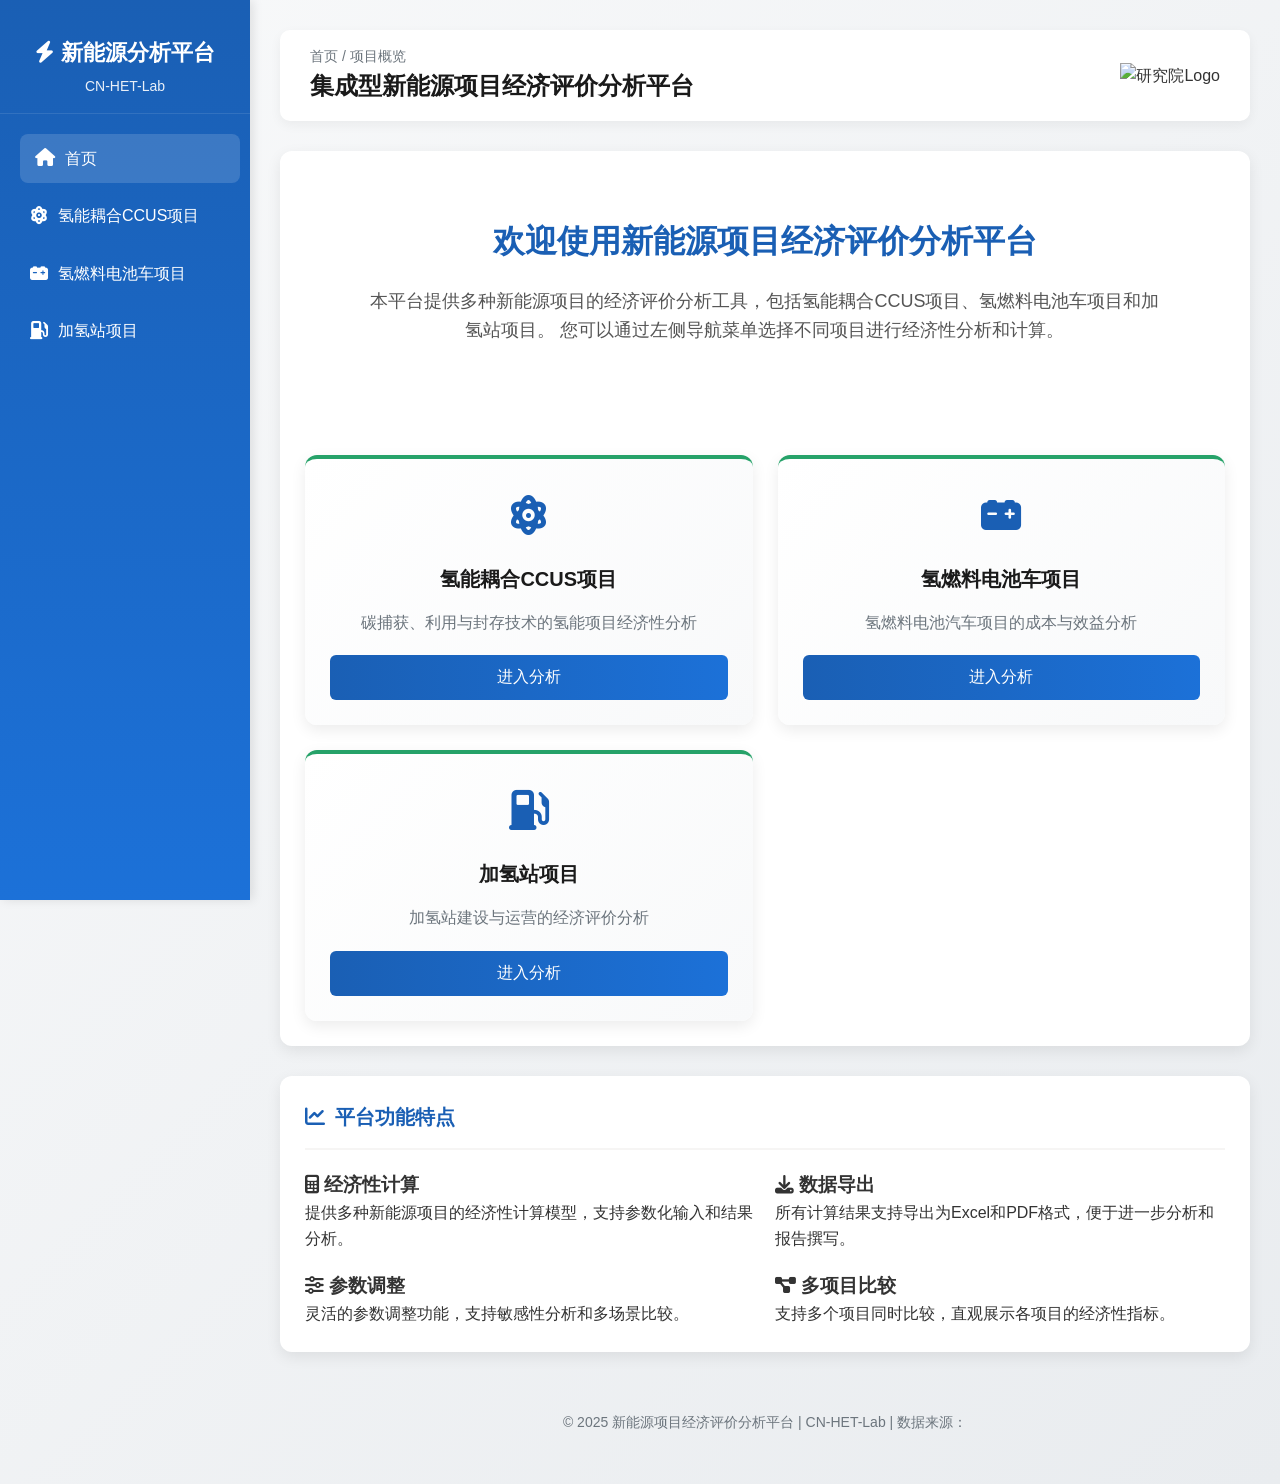
==== index.html @ 0aa2bf28 "Add files via upload" ====
<!DOCTYPE html>
<html lang="zh-CN">
<head>
    <meta charset="UTF-8">
    <meta name="viewport" content="width=device-width, initial-scale=1.0">
    <title>新能源项目经济评价分析平台</title>
    <link rel="stylesheet" href="https://cdnjs.cloudflare.com/ajax/libs/font-awesome/6.4.0/css/all.min.css">
    <style>
        :root {
            --primary-color: #1a5fb4;
            --secondary-color: #1c71d8;
            --accent-color: #26a269;
            --dark-color: #1a1a1a;
            --light-color: #f6f5f4;
            --sidebar-width: 250px;
            --header-height: 70px;
        }

        * {
            margin: 0;
            padding: 0;
            box-sizing: border-box;
            font-family: 'Segoe UI', 'Noto Sans CJK SC', 'Microsoft YaHei', sans-serif;
        }

        body {
            background: linear-gradient(135deg, #f8f9fa 0%, #e9ecef 100%);
            color: #333;
            line-height: 1.6;
            display: flex;
            min-height: 100vh;
        }

 /* 加载动画 */
        .loader-wrapper {
            position: fixed;
            top: 0;
            left: 0;
            width: 100%;
            height: 100%;
            background: linear-gradient(135deg, var(--primary-color), var(--secondary-color));
            display: flex;
            justify-content: center;
            align-items: center;
            z-index: 9999;
            transition: opacity 0.5s ease-out;
        }

        .loader {
            width: 60px;
            height: 60px;
            position: relative;
        }

        .loader:before, .loader:after {
            content: "";
            position: absolute;
            border: 4px solid rgba(255, 255, 255, 0.2);
            border-radius: 50%;
            width: 100%;
            height: 100%;
        }

        .loader:after {
            border: 4px solid transparent;
            border-top: 4px solid white;
            animation: spin 1s linear infinite;
        }

        @keyframes spin {
            0% { transform: rotate(0deg); }
            100% { transform: rotate(360deg); }
        }

        @keyframes fadeIn {
            from { opacity: 0; }
            to { opacity: 1; }
        }

        @keyframes slideInLeft {
            from {
                transform: translateX(-100%);
                opacity: 0;
            }
            to {
                transform: translateX(0);
                opacity: 1;
            }
        }

        @keyframes slideInRight {
            from {
                transform: translateX(50px);
                opacity: 0;
            }
            to {
                transform: translateX(0);
                opacity: 1;
            }
        }

        @keyframes slideInUp {
            from {
                transform: translateY(50px);
                opacity: 0;
            }
            to {
                transform: translateY(0);
                opacity: 1;
            }
        }

        @keyframes scaleIn {
            from {
                transform: scale(0.9);
                opacity: 0;
            }
            to {
                transform: scale(1);
                opacity: 1;
            }
        }


        /* 侧边栏样式 */
        .sidebar {
            width: var(--sidebar-width);
            background: linear-gradient(to bottom, var(--primary-color), var(--secondary-color));
            color: white;
            height: 100vh;
            position: fixed;
            left: 0;
            top: 0;
            padding: 20px 0;
            box-shadow: 3px 0 10px rgba(0, 0, 0, 0.1);
            overflow-y: auto;
            z-index: 1000;
            animation: slideInLeft 0.8s ease-out forwards;
            opacity: 0;
        }

        .logo-container {
            text-align: center;
            padding: 15px 20px;
            border-bottom: 1px solid rgba(255, 255, 255, 0.1);
            margin-bottom: 20px;
        }

        .logo {
            font-size: 22px;
            font-weight: bold;
        }

        .org-name {
            font-size: 14px;
            margin-top: 5px;
            opacity: 0.9;
        }

        .nav-links {
            list-style: none;
            padding: 0 15px;
        }

        .nav-links li {
            margin-bottom: 8px;
            opacity: 0;
            transform: translateX(-20px);
            animation: slideInLeft 0.6s ease-out forwards;
        }


        .nav-links li:nth-child(1) { animation-delay: 0.2s; }
        .nav-links li:nth-child(2) { animation-delay: 0.3s; }
        .nav-links li:nth-child(3) { animation-delay: 0.4s; }
        .nav-links li:nth-child(4) { animation-delay: 0.5s; }

        .nav-links a {
            display: flex;
            align-items: center;
            padding: 12px 15px;
            color: white;
            text-decoration: none;
            border-radius: 8px;
            transition: all 0.3s;
        }

        .nav-links a:hover, .nav-links a.active {
            background: rgba(255, 255, 255, 0.15);
            transform: translateX(5px);
        }

        .nav-links i {
            margin-right: 10px;
            font-size: 18px;
        }

        .sub-nav {
            list-style: none;
            padding-left: 30px;
            margin-top: 5px;
            display: none;
        }

        .sub-nav.active {
            display: block;
        }

        .sub-nav li {
            margin-bottom: 5px;
        }

        .sub-nav a {
            padding: 10px 15px;
            font-size: 14px;
            background: rgba(255, 255, 255, 0.05);
        }

        /* 主内容区域样式 */
        .main-content {
            flex: 1;
            margin-left: var(--sidebar-width);
            padding: 30px;
            animation: slideInRight 0.8s ease-out 0.3s forwards;
            opacity: 0;
        }

        .header {
            background: white;
            padding: 15px 30px;
            border-radius: 10px;
            box-shadow: 0 4px 12px rgba(0, 0, 0, 0.05);
            margin-bottom: 30px;
            display: flex;
            justify-content: space-between;
            align-items: center;
            animation: slideInUp 0.6s ease-out 0.5s forwards;
            opacity: 0;
        }

        .page-title {
            font-size: 24px;
            color: var(--dark-color);
            font-weight: 600;
        }

        .breadcrumb {
            font-size: 14px;
            color: #6c757d;
        }

        /* 内容卡片样式 */
        .content-card {
            background: white;
            border-radius: 12px;
            box-shadow: 0 5px 15px rgba(0, 0, 0, 0.08);
            padding: 25px;
            margin-bottom: 30px;
            animation: scaleIn 0.6s ease-out forwards;
            opacity: 0;
        }

        .content-card:nth-child(1) { animation-delay: 0.6s; }
        .content-card:nth-child(2) { animation-delay: 0.7s; }
        .content-card:nth-child(3) { animation-delay: 0.8s; }

        .card-title {
            font-size: 20px;
            margin-bottom: 20px;
            padding-bottom: 15px;
            border-bottom: 2px solid var(--light-color);
            color: var(--primary-color);
            display: flex;
            align-items: center;
        }

        .card-title i {
            margin-right: 10px;
        }

        /* 首页样式 */
        .welcome-section {
            text-align: center;
            padding: 40px 20px;
        }

        .welcome-title {
            font-size: 32px;
            color: var(--primary-color);
            margin-bottom: 20px;
        }

        .welcome-desc {
            font-size: 18px;
            max-width: 800px;
            margin: 0 auto 40px;
            color: #555;
        }

        .project-cards {
            display: grid;
            grid-template-columns: repeat(auto-fit, minmax(300px, 1fr));
            gap: 25px;
            margin-top: 30px;
        }

        .project-card {
            background: linear-gradient(135deg, #fff 0%, #f8f9fa 100%);
            border-radius: 12px;
            padding: 25px;
            box-shadow: 0 5px 15px rgba(0, 0, 0, 0.08);
            text-align: center;
            transition: transform 0.3s;
            border-top: 4px solid var(--accent-color);
            opacity: 0;
            animation: slideInUp 0.6s ease-out forwards;
        }

        .project-card:nth-child(1) { animation-delay: 0.7s; }
        .project-card:nth-child(2) { animation-delay: 0.8s; }
        .project-card:nth-child(3) { animation-delay: 0.9s; }


        .project-card:hover {
            transform: translateY(-5px);
        }

        .project-icon {
            font-size: 40px;
            color: var(--primary-color);
            margin-bottom: 15px;
        }

        .project-name {
            font-size: 20px;
            margin-bottom: 15px;
            color: var(--dark-color);
        }

        .project-desc {
            color: #6c757d;
            margin-bottom: 20px;
        }

        /* 计算器样式 */
        .calculator-grid {
            display: grid;
            grid-template-columns: repeat(auto-fit, minmax(300px, 1fr));
            gap: 20px;
            margin-top: 20px;
        }

        .input-group {
            margin-bottom: 20px;
        }

        .input-group label {
            display: block;
            margin-bottom: 8px;
            font-weight: 500;
            color: #444;
        }

        .input-group input {
            width: 100%;
            padding: 12px 15px;
            border: 1px solid #ddd;
            border-radius: 6px;
            font-size: 16px;
            transition: border 0.3s;
        }

        .input-group input:focus {
            border-color: var(--primary-color);
            outline: none;
        }

        .calculate-btn {
            background: linear-gradient(to right, var(--primary-color), var(--secondary-color));
            color: white;
            border: none;
            padding: 12px 25px;
            border-radius: 6px;
            cursor: pointer;
            font-size: 16px;
            font-weight: 500;
            transition: all 0.3s;
            display: block;
            width: 100%;
            margin-top: 10px;
        }

        .calculate-btn:hover {
            opacity: 0.9;
            transform: translateY(-2px);
        }

        .result-box {
            margin-top: 25px;
            padding: 20px;
            background: #f8f9fa;
            border-radius: 8px;
            border-left: 4px solid var(--accent-color);
        }

        .result-title {
            font-weight: 600;
            margin-bottom: 10px;
            color: var(--dark-color);
        }

        .result-value {
            font-size: 24px;
            font-weight: bold;
            color: var(--accent-color);
        }

        /* 响应式设计 */
        @media (max-width: 992px) {
            .sidebar {
                width: 70px;
                overflow: visible;
            }

            .logo-text, .org-name, .nav-links span {
                display: none;
            }

            .nav-links i {
                margin-right: 0;
                font-size: 20px;
            }

            .nav-links a {
                justify-content: center;
                padding: 15px;
            }

            .main-content {
                margin-left: 70px;
            }

            .sub-nav {
                position: absolute;
                left: 70px;
                width: 180px;
                background: var(--primary-color);
                border-radius: 0 8px 8px 0;
                padding: 10px 0;
                box-shadow: 2px 2px 5px rgba(0, 0, 0, 0.1);
            }

            .sub-nav a {
                padding: 10px 15px;
                justify-content: flex-start;
            }

            .sub-nav span {
                display: inline;
            }
        }

        @media (max-width: 768px) {
            .main-content {
                padding: 15px;
                margin-left: 0;
            }

            .sidebar {
                left: -70px;
                transition: left 0.3s;
            }

            .sidebar.active {
                left: 0;
            }

            .menu-toggle {
                display: block;
                position: fixed;
                top: 20px;
                left: 20px;
                z-index: 1100;
                background: var(--primary-color);
                color: white;
                border: none;
                border-radius: 50%;
                width: 50px;
                height: 50px;
                font-size: 20px;
                cursor: pointer;
                box-shadow: 0 2px 10px rgba(0, 0, 0, 0.2);
            }

            .header {
                padding: 15px;
            }

            .project-cards {
                grid-template-columns: 1fr;
            }
        }

        .menu-toggle {
            display: none;
        }

        .footer {
            text-align: center;
            padding: 20px;
            margin-top: 40px;
            color: #6c757d;
            font-size: 14px;
        }

        .tab-content {
            display: none;
        }

        .tab-content.active {
            display: block;
        }

        .calculator-tabs {
            display: flex;
            border-bottom: 2px solid #eee;
            margin-bottom: 25px;
        }

        .calculator-tab {
            padding: 12px 25px;
            cursor: pointer;
            font-weight: 500;
            border-bottom: 3px solid transparent;
            transition: all 0.3s;
        }

        .calculator-tab.active {
            color: var(--primary-color);
            border-bottom: 3px solid var(--primary-color);
        }
    </style>
</head>
<body>
    <button class="menu-toggle" onclick="toggleSidebar()">
        <i class="fas fa-bars"></i>
    </button>

    <!-- 侧边导航栏 -->
    <aside class="sidebar">
        <div class="logo-container">
            <div class="logo">
                <i class="fas fa-bolt"></i> <span class="logo-text">新能源分析平台</span>
            </div>
            <div class="org-name">CN-HET-Lab</div>
        </div>

        <ul class="nav-links">
            <li>
                <a href="#" class="active" onclick="showPage('home')">
                    <i class="fas fa-home"></i> <span>首页</span>
                </a>
            </li>
            <li>
                <a href="#" onclick="showPage('hydrogen-ccus')">
                    <i class="fas fa-atom"></i> <span>氢能耦合CCUS项目</span>
                </a>
                <ul class="sub-nav">
                    <li><a href="#" onclick="showCalculator('coal-hydrogen')">煤制氢成本</a></li>
                    <li><a href="#" onclick="showCalculator('gas-hydrogen')">天然气制氢成本</a></li>
                    <li><a href="#" onclick="showCalculator('industrial-hydrogen')">工业复产氢</a></li>
                    <li><a href="#" onclick="showCalculator('petroleum-hydrogen')">石油基制氢</a></li>
                </ul>
            </li>
            <li>
                <a href="#" onclick="showPage('fuel-cell')">
                    <i class="fas fa-car-battery"></i> <span>氢燃料电池车项目</span>
                </a>
            </li>
            <li>
                <a href="#" onclick="showPage('hydrogen-station')">
                    <i class="fas fa-gas-pump"></i> <span>加氢站项目</span>
                </a>
            </li>
        </ul>
    </aside>

    <!-- 主内容区域 -->
    <main class="main-content">
        <!-- 首页 -->
        <div id="home" class="tab-content active">
            <div class="header">
                <div>
                    <div class="breadcrumb">首页 / 项目概览</div>
                    <h1 class="page-title">集成型新能源项目经济评价分析平台</h1>
                </div>
                <div>
                    <img src="https://via.placeholder.com/100x40?text=Logo" alt="研究院Logo">
                </div>
            </div>

            <div class="content-card">
                <div class="welcome-section">
                    <h2 class="welcome-title">欢迎使用新能源项目经济评价分析平台</h2>
                    <p class="welcome-desc">
                        本平台提供多种新能源项目的经济评价分析工具，包括氢能耦合CCUS项目、氢燃料电池车项目和加氢站项目。
                        您可以通过左侧导航菜单选择不同项目进行经济性分析和计算。
                    </p>
                </div>

                <div class="project-cards">
                    <div class="project-card">
                        <div class="project-icon">
                            <i class="fas fa-atom"></i>
                        </div>
                        <h3 class="project-name">氢能耦合CCUS项目</h3>
                        <p class="project-desc">碳捕获、利用与封存技术的氢能项目经济性分析</p>
                        <button class="calculate-btn" onclick="showPage('hydrogen-ccus')">进入分析</button>
                    </div>

                    <div class="project-card">
                        <div class="project-icon">
                            <i class="fas fa-car-battery"></i>
                        </div>
                        <h3 class="project-name">氢燃料电池车项目</h3>
                        <p class="project-desc">氢燃料电池汽车项目的成本与效益分析</p>
                        <button class="calculate-btn" onclick="showPage('fuel-cell')">进入分析</button>
                    </div>

                    <div class="project-card">
                        <div class="project-icon">
                            <i class="fas fa-gas-pump"></i>
                        </div>
                        <h3 class="project-name">加氢站项目</h3>
                        <p class="project-desc">加氢站建设与运营的经济评价分析</p>
                        <button class="calculate-btn" onclick="showPage('hydrogen-station')">进入分析</button>
                    </div>
                </div>
            </div>

            <div class="content-card">
                <h2 class="card-title"><i class="fas fa-chart-line"></i> 平台功能特点</h2>
                <div class="calculator-grid">
                    <div>
                        <h3><i class="fas fa-calculator"></i> 经济性计算</h3>
                        <p>提供多种新能源项目的经济性计算模型，支持参数化输入和结果分析。</p>
                    </div>
                    <div>
                        <h3><i class="fas fa-download"></i> 数据导出</h3>
                        <p>所有计算结果支持导出为Excel和PDF格式，便于进一步分析和报告撰写。</p>
                    </div>
                    <div>
                        <h3><i class="fas fa-sliders-h"></i> 参数调整</h3>
                        <p>灵活的参数调整功能，支持敏感性分析和多场景比较。</p>
                    </div>
                    <div>
                        <h3><i class="fas fa-project-diagram"></i> 多项目比较</h3>
                        <p>支持多个项目同时比较，直观展示各项目的经济性指标。</p>
                    </div>
                </div>
            </div>
        </div>

        <!-- 氢能耦合CCUS项目页面 -->
        <div id="hydrogen-ccus" class="tab-content">
            <div class="header">
                <div>
                    <div class="breadcrumb">氢能耦合CCUS项目 / 成本分析</div>
                    <h1 class="page-title">氢能耦合CCUS项目经济评价</h1>
                </div>
            </div>

            <div class="content-card">
                <h2 class="card-title"><i class="fas fa-atom"></i> 制氢成本分析</h2>
                <p>选择不同的制氢方式，输入相关参数，计算制氢成本。</p>

                <div class="calculator-tabs">
                    <div class="calculator-tab active" onclick="showCalculator('coal-hydrogen')">煤制氢成本</div>
                    <div class="calculator-tab" onclick="showCalculator('gas-hydrogen')">天然气制氢成本</div>
                    <div class="calculator-tab" onclick="showCalculator('industrial-hydrogen')">工业复产氢</div>
                    <div class="calculator-tab" onclick="showCalculator('petroleum-hydrogen')">石油基制氢</div>
                </div>

                <!-- 煤制氢成本计算器 -->
                <div id="coal-hydrogen" class="tab-content active">
                    <h3><i class="fas fa-industry"></i> 煤制氢成本计算</h3>
                    <div class="calculator-grid">
                        <div class="input-group">
                            <label for="coal-price">煤炭价格 (元/吨)</label>
                            <input type="number" id="coal-price" placeholder="输入煤炭价格">
                        </div>
                        <div class="input-group">
                            <label for="coal-consumption">煤耗率 (吨/千克氢)</label>
                            <input type="number" id="coal-consumption" placeholder="输入煤耗率">
                        </div>
                        <div class="input-group">
                            <label for="water-consumption">水耗率 (吨/千克氢)</label>
                            <input type="number" id="water-consumption" placeholder="输入水耗率">
                        </div>
                        <div class="input-group">
                            <label for="water-price">水价格 (元/吨)</label>
                            <input type="number" id="water-price" placeholder="输入水价格">
                        </div>
                        <div class="input-group">
                            <label for="operation-cost">运营成本 (元/千克氢)</label>
                            <input type="number" id="operation-cost" placeholder="输入运营成本">
                        </div>
                    </div>
                    <button class="calculate-btn" onclick="calculateCoalHydrogen()">计算成本</button>

                    <div class="result-box">
                        <div class="result-title">煤制氢成本</div>
                        <div class="result-value" id="coal-hydrogen-result">0.00 元/千克</div>
                    </div>
                </div>

                <!-- 其他计算器内容类似，省略以保持代码简洁 -->
                <div id="gas-hydrogen" class="tab-content">
                    <h3><i class="fas fa-fire"></i> 天然气制氢成本计算</h3>
                    <p>天然气制氢成本计算器内容...</p>
                </div>

                <div id="industrial-hydrogen" class="tab-content">
                    <h3><i class="fas fa-recycle"></i> 工业副产氢成本计算</h3>
                    <p>工业副产氢成本计算器内容...</p>
                </div>

                <div id="petroleum-hydrogen" class="tab-content">
                    <h3><i class="fas fa-oil-well"></i> 石油基制氢成本计算</h3>
                    <p>石油基制氢成本计算器内容...</p>
                </div>
            </div>
        </div>

        <!-- 氢燃料电池车项目页面 -->
        <div id="fuel-cell" class="tab-content">
            <div class="header">
                <div>
                    <div class="breadcrumb">氢燃料电池车项目 / 经济分析</div>
                    <h1 class="page-title">氢燃料电池车项目经济评价</h1>
                </div>
            </div>

            <div class="content-card">
                <h2 class="card-title"><i class="fas fa-car-battery"></i> 氢燃料电池车成本分析</h2>
                <p>氢燃料电池车项目经济性分析内容...</p>
            </div>
        </div>

        <!-- 加氢站项目页面 -->
        <div id="hydrogen-station" class="tab-content">
            <div class="header">
                <div>
                    <div class="breadcrumb">加氢站项目 / 经济分析</div>
                    <h1 class="page-title">加氢站项目经济评价</h1>
                </div>
            </div>

            <div class="content-card">
                <h2 class="card-title"><i class="fas fa-gas-pump"></i> 加氢站成本分析</h2>
                <p>加氢站项目经济性分析内容...</p>
            </div>
        </div>

        <div class="footer">
            <p>© 2025 新能源项目经济评价分析平台 | CN-HET-Lab | 数据来源：</p>
        </div>
    </main>

    <script>
        // 显示页面函数
        function showPage(pageId) {
            // 隐藏所有页面
            document.querySelectorAll('.tab-content').forEach(page => {
                page.classList.remove('active');
            });

            // 显示选中的页面
            document.getElementById(pageId).classList.add('active');

            // 更新导航菜单激活状态
            document.querySelectorAll('.nav-links a').forEach(link => {
                link.classList.remove('active');
            });

            // 移动端点击导航后自动关闭侧边栏
            if (window.innerWidth <= 768) {
                document.querySelector('.sidebar').classList.remove('active');
            }
        }

        // 显示计算器函数
        function showCalculator(calculatorId) {
            // 获取当前父容器
            const parentContainer = document.querySelector('.calculator-tabs').parentElement;

            // 隐藏所有计算器
            parentContainer.querySelectorAll('.tab-content').forEach(calc => {
                calc.classList.remove('active');
            });

            // 显示选中的计算器
            document.getElementById(calculatorId).classList.add('active');

            // 更新计算器选项卡激活状态
            const tabs = document.querySelectorAll('.calculator-tab');
            tabs.forEach(tab => tab.classList.remove('active'));

            // 找到对应的选项卡并激活
            for (let tab of tabs) {
                if (tab.textContent.trim() === document.getElementById(calculatorId).querySelector('h3').textContent.replace('计算', '').trim()) {
                    tab.classList.add('active');
                    break;
                }
            }
        }

        // 切换侧边栏（移动端）
        function toggleSidebar() {
            document.querySelector('.sidebar').classList.toggle('active');
        }

        // 煤制氢成本计算函数
        function calculateCoalHydrogen() {
            // 获取输入值
            const coalPrice = parseFloat(document.getElementById('coal-price').value) || 0;
            const coalConsumption = parseFloat(document.getElementById('coal-consumption').value) || 0;
            const waterConsumption = parseFloat(document.getElementById('water-consumption').value) || 0;
            const waterPrice = parseFloat(document.getElementById('water-price').value) || 0;
            const operationCost = parseFloat(document.getElementById('operation-cost').value) || 0;

            // 简单计算示例（实际计算公式需要根据需求调整）
            const cost = coalPrice * coalConsumption + waterConsumption * waterPrice + operationCost;

            // 显示结果
            document.getElementById('coal-hydrogen-result').textContent = cost.toFixed(2) + ' 元/千克';
        }
        
        // 页面加载时初始化
        document.addEventListener('DOMContentLoaded', function() {
            // 初始化导航菜单点击事件
            document.querySelectorAll('.nav-links > li > a').forEach(link => {
                link.addEventListener('click', function() {
                    const subNav = this.nextElementSibling;
                    if (subNav && subNav.classList.contains('sub-nav')) {
                        subNav.classList.toggle('active');
                    }
                });
            });
        });
    </script>
</body>
</html>
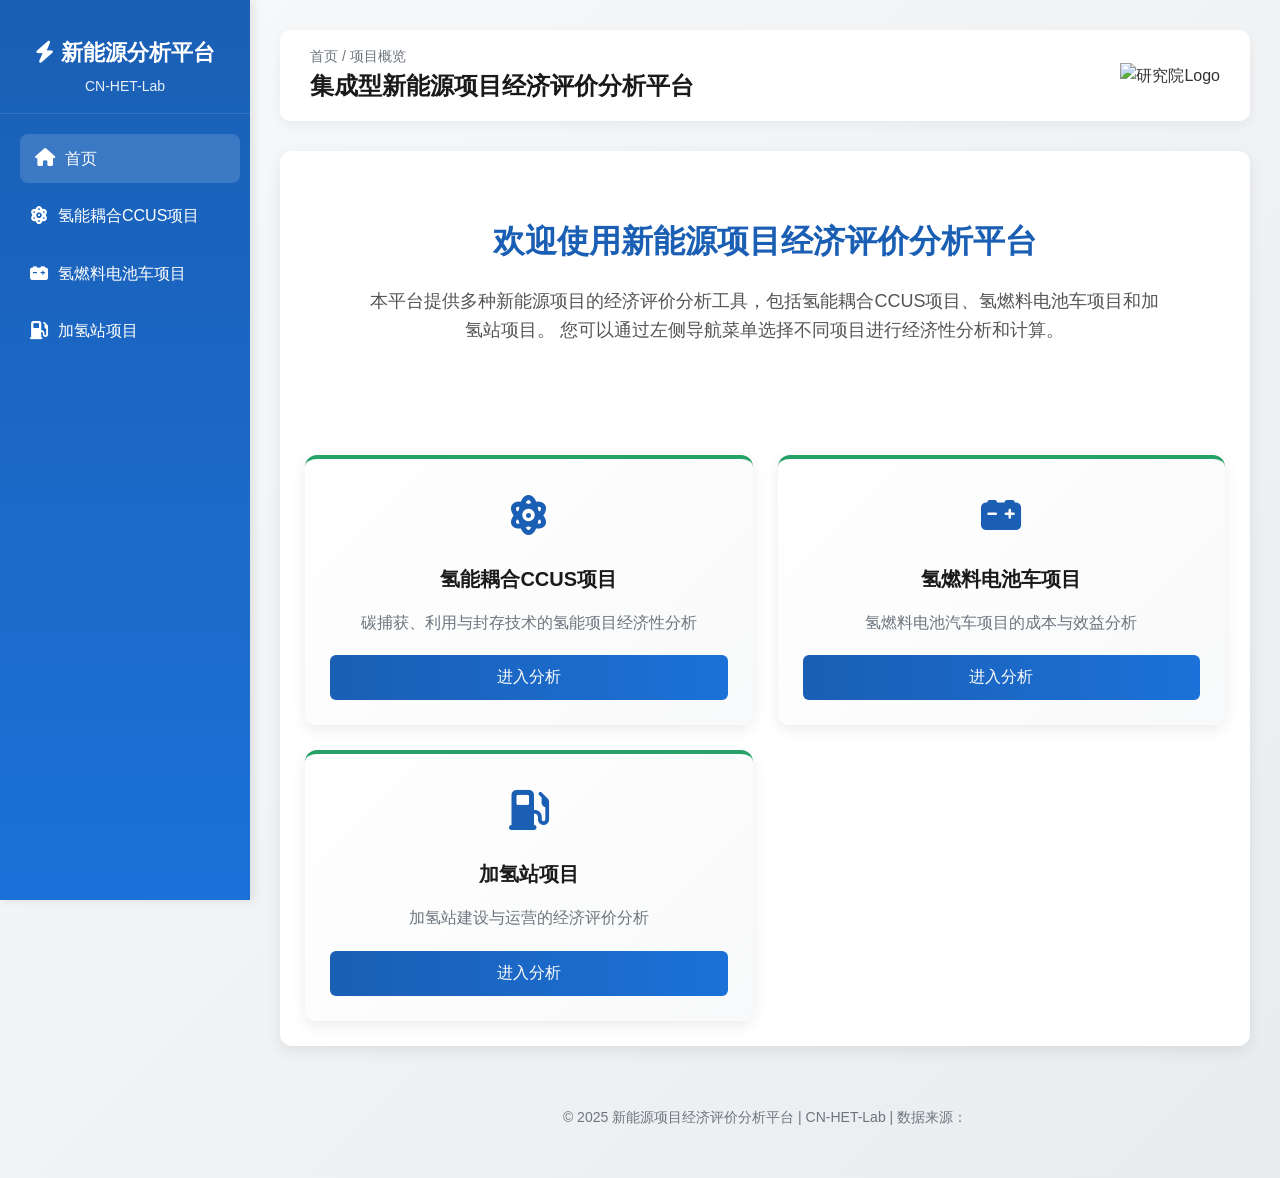
==== commit ab1b6db0: "Update index.html" ====
--- a/index.html
+++ b/index.html
@@ -637,28 +637,6 @@
                     </div>
                 </div>
             </div>
-
-            <div class="content-card">
-                <h2 class="card-title"><i class="fas fa-chart-line"></i> 平台功能特点</h2>
-                <div class="calculator-grid">
-                    <div>
-                        <h3><i class="fas fa-calculator"></i> 经济性计算</h3>
-                        <p>提供多种新能源项目的经济性计算模型，支持参数化输入和结果分析。</p>
-                    </div>
-                    <div>
-                        <h3><i class="fas fa-download"></i> 数据导出</h3>
-                        <p>所有计算结果支持导出为Excel和PDF格式，便于进一步分析和报告撰写。</p>
-                    </div>
-                    <div>
-                        <h3><i class="fas fa-sliders-h"></i> 参数调整</h3>
-                        <p>灵活的参数调整功能，支持敏感性分析和多场景比较。</p>
-                    </div>
-                    <div>
-                        <h3><i class="fas fa-project-diagram"></i> 多项目比较</h3>
-                        <p>支持多个项目同时比较，直观展示各项目的经济性指标。</p>
-                    </div>
-                </div>
-            </div>
         </div>
 
         <!-- 氢能耦合CCUS项目页面 -->
@@ -850,4 +828,5 @@
         });
     </script>
 </body>
-</html>+
+</html>
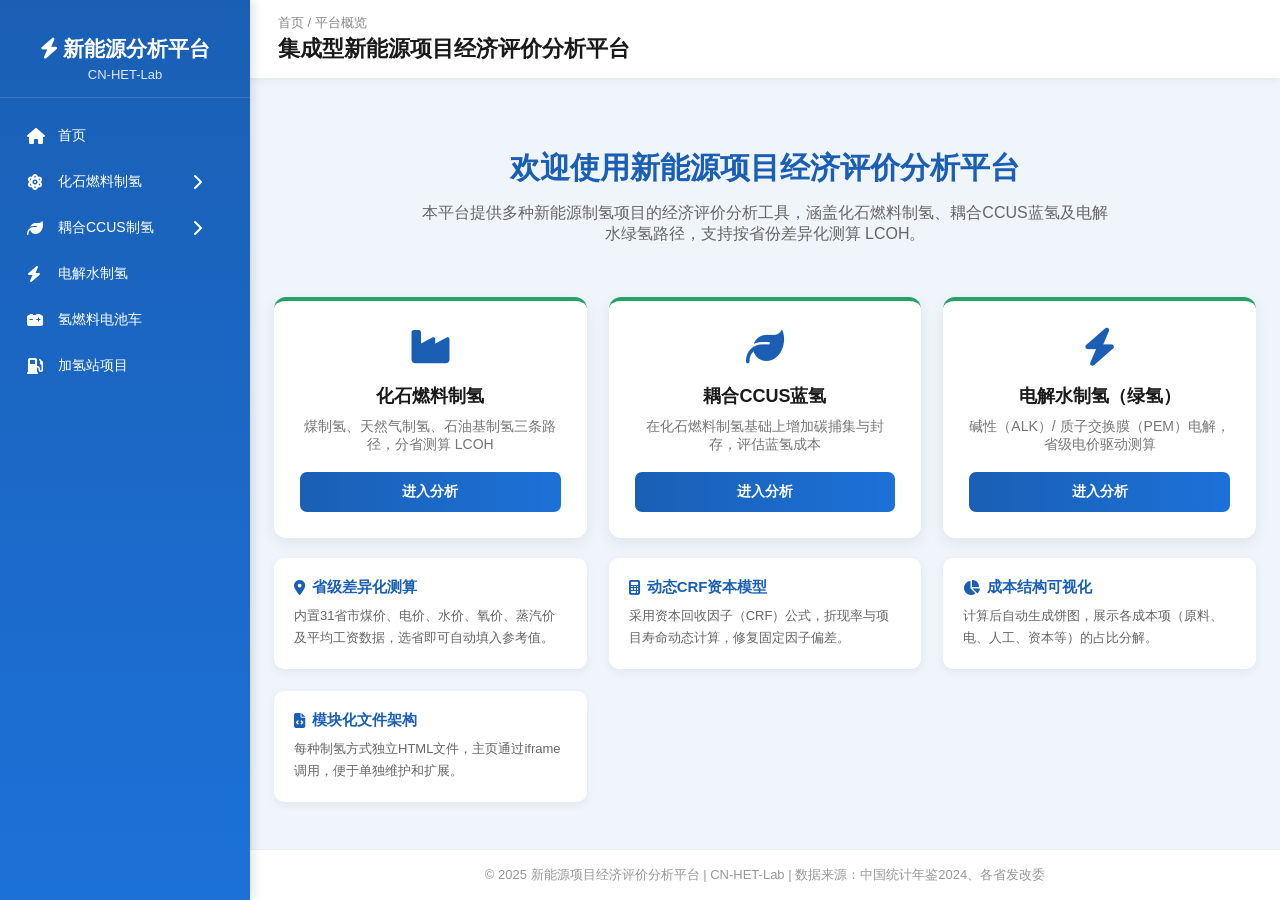
==== commit 90fe0178: "Update print statement from 'Hello' to 'Goodbye'" ====
--- a/index.html
+++ b/index.html
@@ -1,832 +1,253 @@
 <!DOCTYPE html>
 <html lang="zh-CN">
 <head>
-    <meta charset="UTF-8">
-    <meta name="viewport" content="width=device-width, initial-scale=1.0">
-    <title>新能源项目经济评价分析平台</title>
-    <link rel="stylesheet" href="https://cdnjs.cloudflare.com/ajax/libs/font-awesome/6.4.0/css/all.min.css">
-    <style>
-        :root {
-            --primary-color: #1a5fb4;
-            --secondary-color: #1c71d8;
-            --accent-color: #26a269;
-            --dark-color: #1a1a1a;
-            --light-color: #f6f5f4;
-            --sidebar-width: 250px;
-            --header-height: 70px;
-        }
-
-        * {
-            margin: 0;
-            padding: 0;
-            box-sizing: border-box;
-            font-family: 'Segoe UI', 'Noto Sans CJK SC', 'Microsoft YaHei', sans-serif;
-        }
-
-        body {
-            background: linear-gradient(135deg, #f8f9fa 0%, #e9ecef 100%);
-            color: #333;
-            line-height: 1.6;
-            display: flex;
-            min-height: 100vh;
-        }
-
- /* 加载动画 */
-        .loader-wrapper {
-            position: fixed;
-            top: 0;
-            left: 0;
-            width: 100%;
-            height: 100%;
-            background: linear-gradient(135deg, var(--primary-color), var(--secondary-color));
-            display: flex;
-            justify-content: center;
-            align-items: center;
-            z-index: 9999;
-            transition: opacity 0.5s ease-out;
-        }
-
-        .loader {
-            width: 60px;
-            height: 60px;
-            position: relative;
-        }
-
-        .loader:before, .loader:after {
-            content: "";
-            position: absolute;
-            border: 4px solid rgba(255, 255, 255, 0.2);
-            border-radius: 50%;
-            width: 100%;
-            height: 100%;
-        }
-
-        .loader:after {
-            border: 4px solid transparent;
-            border-top: 4px solid white;
-            animation: spin 1s linear infinite;
-        }
-
-        @keyframes spin {
-            0% { transform: rotate(0deg); }
-            100% { transform: rotate(360deg); }
-        }
-
-        @keyframes fadeIn {
-            from { opacity: 0; }
-            to { opacity: 1; }
-        }
-
-        @keyframes slideInLeft {
-            from {
-                transform: translateX(-100%);
-                opacity: 0;
-            }
-            to {
-                transform: translateX(0);
-                opacity: 1;
-            }
-        }
-
-        @keyframes slideInRight {
-            from {
-                transform: translateX(50px);
-                opacity: 0;
-            }
-            to {
-                transform: translateX(0);
-                opacity: 1;
-            }
-        }
-
-        @keyframes slideInUp {
-            from {
-                transform: translateY(50px);
-                opacity: 0;
-            }
-            to {
-                transform: translateY(0);
-                opacity: 1;
-            }
-        }
-
-        @keyframes scaleIn {
-            from {
-                transform: scale(0.9);
-                opacity: 0;
-            }
-            to {
-                transform: scale(1);
-                opacity: 1;
-            }
-        }
-
-
-        /* 侧边栏样式 */
-        .sidebar {
-            width: var(--sidebar-width);
-            background: linear-gradient(to bottom, var(--primary-color), var(--secondary-color));
-            color: white;
-            height: 100vh;
-            position: fixed;
-            left: 0;
-            top: 0;
-            padding: 20px 0;
-            box-shadow: 3px 0 10px rgba(0, 0, 0, 0.1);
-            overflow-y: auto;
-            z-index: 1000;
-            animation: slideInLeft 0.8s ease-out forwards;
-            opacity: 0;
-        }
-
-        .logo-container {
-            text-align: center;
-            padding: 15px 20px;
-            border-bottom: 1px solid rgba(255, 255, 255, 0.1);
-            margin-bottom: 20px;
-        }
-
-        .logo {
-            font-size: 22px;
-            font-weight: bold;
-        }
-
-        .org-name {
-            font-size: 14px;
-            margin-top: 5px;
-            opacity: 0.9;
-        }
-
-        .nav-links {
-            list-style: none;
-            padding: 0 15px;
-        }
-
-        .nav-links li {
-            margin-bottom: 8px;
-            opacity: 0;
-            transform: translateX(-20px);
-            animation: slideInLeft 0.6s ease-out forwards;
-        }
-
-
-        .nav-links li:nth-child(1) { animation-delay: 0.2s; }
-        .nav-links li:nth-child(2) { animation-delay: 0.3s; }
-        .nav-links li:nth-child(3) { animation-delay: 0.4s; }
-        .nav-links li:nth-child(4) { animation-delay: 0.5s; }
-
-        .nav-links a {
-            display: flex;
-            align-items: center;
-            padding: 12px 15px;
-            color: white;
-            text-decoration: none;
-            border-radius: 8px;
-            transition: all 0.3s;
-        }
-
-        .nav-links a:hover, .nav-links a.active {
-            background: rgba(255, 255, 255, 0.15);
-            transform: translateX(5px);
-        }
-
-        .nav-links i {
-            margin-right: 10px;
-            font-size: 18px;
-        }
-
-        .sub-nav {
-            list-style: none;
-            padding-left: 30px;
-            margin-top: 5px;
-            display: none;
-        }
-
-        .sub-nav.active {
-            display: block;
-        }
-
-        .sub-nav li {
-            margin-bottom: 5px;
-        }
-
-        .sub-nav a {
-            padding: 10px 15px;
-            font-size: 14px;
-            background: rgba(255, 255, 255, 0.05);
-        }
-
-        /* 主内容区域样式 */
-        .main-content {
-            flex: 1;
-            margin-left: var(--sidebar-width);
-            padding: 30px;
-            animation: slideInRight 0.8s ease-out 0.3s forwards;
-            opacity: 0;
-        }
-
-        .header {
-            background: white;
-            padding: 15px 30px;
-            border-radius: 10px;
-            box-shadow: 0 4px 12px rgba(0, 0, 0, 0.05);
-            margin-bottom: 30px;
-            display: flex;
-            justify-content: space-between;
-            align-items: center;
-            animation: slideInUp 0.6s ease-out 0.5s forwards;
-            opacity: 0;
-        }
-
-        .page-title {
-            font-size: 24px;
-            color: var(--dark-color);
-            font-weight: 600;
-        }
-
-        .breadcrumb {
-            font-size: 14px;
-            color: #6c757d;
-        }
-
-        /* 内容卡片样式 */
-        .content-card {
-            background: white;
-            border-radius: 12px;
-            box-shadow: 0 5px 15px rgba(0, 0, 0, 0.08);
-            padding: 25px;
-            margin-bottom: 30px;
-            animation: scaleIn 0.6s ease-out forwards;
-            opacity: 0;
-        }
-
-        .content-card:nth-child(1) { animation-delay: 0.6s; }
-        .content-card:nth-child(2) { animation-delay: 0.7s; }
-        .content-card:nth-child(3) { animation-delay: 0.8s; }
-
-        .card-title {
-            font-size: 20px;
-            margin-bottom: 20px;
-            padding-bottom: 15px;
-            border-bottom: 2px solid var(--light-color);
-            color: var(--primary-color);
-            display: flex;
-            align-items: center;
-        }
-
-        .card-title i {
-            margin-right: 10px;
-        }
-
-        /* 首页样式 */
-        .welcome-section {
-            text-align: center;
-            padding: 40px 20px;
-        }
-
-        .welcome-title {
-            font-size: 32px;
-            color: var(--primary-color);
-            margin-bottom: 20px;
-        }
-
-        .welcome-desc {
-            font-size: 18px;
-            max-width: 800px;
-            margin: 0 auto 40px;
-            color: #555;
-        }
-
-        .project-cards {
-            display: grid;
-            grid-template-columns: repeat(auto-fit, minmax(300px, 1fr));
-            gap: 25px;
-            margin-top: 30px;
-        }
-
-        .project-card {
-            background: linear-gradient(135deg, #fff 0%, #f8f9fa 100%);
-            border-radius: 12px;
-            padding: 25px;
-            box-shadow: 0 5px 15px rgba(0, 0, 0, 0.08);
-            text-align: center;
-            transition: transform 0.3s;
-            border-top: 4px solid var(--accent-color);
-            opacity: 0;
-            animation: slideInUp 0.6s ease-out forwards;
-        }
-
-        .project-card:nth-child(1) { animation-delay: 0.7s; }
-        .project-card:nth-child(2) { animation-delay: 0.8s; }
-        .project-card:nth-child(3) { animation-delay: 0.9s; }
-
-
-        .project-card:hover {
-            transform: translateY(-5px);
-        }
-
-        .project-icon {
-            font-size: 40px;
-            color: var(--primary-color);
-            margin-bottom: 15px;
-        }
-
-        .project-name {
-            font-size: 20px;
-            margin-bottom: 15px;
-            color: var(--dark-color);
-        }
-
-        .project-desc {
-            color: #6c757d;
-            margin-bottom: 20px;
-        }
-
-        /* 计算器样式 */
-        .calculator-grid {
-            display: grid;
-            grid-template-columns: repeat(auto-fit, minmax(300px, 1fr));
-            gap: 20px;
-            margin-top: 20px;
-        }
-
-        .input-group {
-            margin-bottom: 20px;
-        }
-
-        .input-group label {
-            display: block;
-            margin-bottom: 8px;
-            font-weight: 500;
-            color: #444;
-        }
-
-        .input-group input {
-            width: 100%;
-            padding: 12px 15px;
-            border: 1px solid #ddd;
-            border-radius: 6px;
-            font-size: 16px;
-            transition: border 0.3s;
-        }
-
-        .input-group input:focus {
-            border-color: var(--primary-color);
-            outline: none;
-        }
-
-        .calculate-btn {
-            background: linear-gradient(to right, var(--primary-color), var(--secondary-color));
-            color: white;
-            border: none;
-            padding: 12px 25px;
-            border-radius: 6px;
-            cursor: pointer;
-            font-size: 16px;
-            font-weight: 500;
-            transition: all 0.3s;
-            display: block;
-            width: 100%;
-            margin-top: 10px;
-        }
-
-        .calculate-btn:hover {
-            opacity: 0.9;
-            transform: translateY(-2px);
-        }
-
-        .result-box {
-            margin-top: 25px;
-            padding: 20px;
-            background: #f8f9fa;
-            border-radius: 8px;
-            border-left: 4px solid var(--accent-color);
-        }
-
-        .result-title {
-            font-weight: 600;
-            margin-bottom: 10px;
-            color: var(--dark-color);
-        }
-
-        .result-value {
-            font-size: 24px;
-            font-weight: bold;
-            color: var(--accent-color);
-        }
-
-        /* 响应式设计 */
-        @media (max-width: 992px) {
-            .sidebar {
-                width: 70px;
-                overflow: visible;
-            }
-
-            .logo-text, .org-name, .nav-links span {
-                display: none;
-            }
-
-            .nav-links i {
-                margin-right: 0;
-                font-size: 20px;
-            }
-
-            .nav-links a {
-                justify-content: center;
-                padding: 15px;
-            }
-
-            .main-content {
-                margin-left: 70px;
-            }
-
-            .sub-nav {
-                position: absolute;
-                left: 70px;
-                width: 180px;
-                background: var(--primary-color);
-                border-radius: 0 8px 8px 0;
-                padding: 10px 0;
-                box-shadow: 2px 2px 5px rgba(0, 0, 0, 0.1);
-            }
-
-            .sub-nav a {
-                padding: 10px 15px;
-                justify-content: flex-start;
-            }
-
-            .sub-nav span {
-                display: inline;
-            }
-        }
-
-        @media (max-width: 768px) {
-            .main-content {
-                padding: 15px;
-                margin-left: 0;
-            }
-
-            .sidebar {
-                left: -70px;
-                transition: left 0.3s;
-            }
-
-            .sidebar.active {
-                left: 0;
-            }
-
-            .menu-toggle {
-                display: block;
-                position: fixed;
-                top: 20px;
-                left: 20px;
-                z-index: 1100;
-                background: var(--primary-color);
-                color: white;
-                border: none;
-                border-radius: 50%;
-                width: 50px;
-                height: 50px;
-                font-size: 20px;
-                cursor: pointer;
-                box-shadow: 0 2px 10px rgba(0, 0, 0, 0.2);
-            }
-
-            .header {
-                padding: 15px;
-            }
-
-            .project-cards {
-                grid-template-columns: 1fr;
-            }
-        }
-
-        .menu-toggle {
-            display: none;
-        }
-
-        .footer {
-            text-align: center;
-            padding: 20px;
-            margin-top: 40px;
-            color: #6c757d;
-            font-size: 14px;
-        }
-
-        .tab-content {
-            display: none;
-        }
-
-        .tab-content.active {
-            display: block;
-        }
-
-        .calculator-tabs {
-            display: flex;
-            border-bottom: 2px solid #eee;
-            margin-bottom: 25px;
-        }
-
-        .calculator-tab {
-            padding: 12px 25px;
-            cursor: pointer;
-            font-weight: 500;
-            border-bottom: 3px solid transparent;
-            transition: all 0.3s;
-        }
-
-        .calculator-tab.active {
-            color: var(--primary-color);
-            border-bottom: 3px solid var(--primary-color);
-        }
-    </style>
+<meta charset="UTF-8"><meta name="viewport" content="width=device-width,initial-scale=1.0">
+<title>新能源项目经济评价分析平台</title>
+<link rel="stylesheet" href="https://cdnjs.cloudflare.com/ajax/libs/font-awesome/6.4.0/css/all.min.css">
+<style>
+:root{--primary:#1a5fb4;--secondary:#1c71d8;--accent:#26a269;--sidebar:250px;}
+*{margin:0;padding:0;box-sizing:border-box;font-family:'Segoe UI','Microsoft YaHei',sans-serif;}
+body{display:flex;min-height:100vh;background:#f0f4fb;}
+
+/* Sidebar */
+.sidebar{width:var(--sidebar);background:linear-gradient(to bottom,var(--primary),var(--secondary));color:white;height:100vh;position:fixed;left:0;top:0;padding:20px 0;box-shadow:3px 0 10px rgba(0,0,0,.12);overflow-y:auto;z-index:100;transition:left .3s;}
+.logo-area{text-align:center;padding:15px 20px;border-bottom:1px solid rgba(255,255,255,.12);margin-bottom:18px;}
+.logo-area .logo{font-size:21px;font-weight:700;}
+.logo-area .org{font-size:13px;margin-top:4px;opacity:.85;}
+.nav{list-style:none;padding:0 13px;}
+.nav>li{margin-bottom:6px;}
+.nav>li>a{display:flex;align-items:center;padding:11px 14px;color:white;text-decoration:none;border-radius:8px;transition:all .25s;font-size:14px;}
+.nav>li>a:hover,.nav>li>a.active{background:rgba(255,255,255,.18);transform:translateX(4px);}
+.nav>li>a i{width:22px;margin-right:9px;font-size:16px;}
+.sub{list-style:none;padding-left:28px;margin-top:4px;display:none;}
+.sub.open{display:block;}
+.sub li{margin-bottom:4px;}
+.sub a{display:block;padding:9px 13px;font-size:13px;color:rgba(255,255,255,.88);text-decoration:none;border-radius:7px;background:rgba(0,0,0,.1);transition:all .25s;}
+.sub a:hover,.sub a.active-sub{background:rgba(0,0,0,.22);color:white;}
+.chevron{margin-left:auto;font-size:11px;transition:transform .25s;}
+.nav>li>a.open .chevron{transform:rotate(90deg);}
+
+/* Main area */
+.main{margin-left:var(--sidebar);flex:1;display:flex;flex-direction:column;min-height:100vh;}
+.topbar{background:white;padding:14px 28px;box-shadow:0 2px 8px rgba(0,0,0,.06);display:flex;align-items:center;justify-content:space-between;position:sticky;top:0;z-index:50;}
+.topbar .breadcrumb{font-size:13px;color:#888;}
+.topbar .page-title{font-size:22px;font-weight:600;color:#1a1a1a;margin-top:2px;}
+.content-area{flex:1;padding:24px;}
+.content-frame{width:100%;height:calc(100vh - 130px);border:none;border-radius:12px;background:white;box-shadow:0 5px 18px rgba(0,0,0,.08);display:block;}
+
+/* Home page cards */
+.home-page{display:none;padding:10px 0;}
+.home-page.visible{display:block;}
+.home-welcome{text-align:center;padding:36px 20px 28px;}
+.home-welcome h2{font-size:30px;color:var(--primary);margin-bottom:14px;}
+.home-welcome p{font-size:16px;color:#666;max-width:700px;margin:0 auto;}
+.card-grid{display:grid;grid-template-columns:repeat(auto-fit,minmax(280px,1fr));gap:22px;margin-top:24px;}
+.project-card{background:white;border-radius:12px;padding:26px;box-shadow:0 5px 16px rgba(0,0,0,.07);text-align:center;border-top:4px solid var(--accent);transition:transform .3s;cursor:pointer;}
+.project-card:hover{transform:translateY(-5px);box-shadow:0 8px 24px rgba(0,0,0,.12);}
+.project-card .icon{font-size:38px;color:var(--primary);margin-bottom:14px;}
+.project-card h3{font-size:18px;margin-bottom:10px;color:#1a1a1a;}
+.project-card p{color:#777;font-size:14px;margin-bottom:18px;}
+.btn-enter{background:linear-gradient(to right,var(--primary),var(--secondary));color:white;border:none;padding:11px 22px;border-radius:7px;cursor:pointer;font-size:14px;font-weight:600;transition:all .3s;width:100%;}
+.btn-enter:hover{opacity:.9;transform:translateY(-1px);}
+.feature-card{background:white;border-radius:10px;padding:20px;box-shadow:0 3px 10px rgba(0,0,0,.06);}
+.feature-card h4{font-size:15px;color:var(--primary);margin-bottom:8px;display:flex;align-items:center;gap:7px;}
+.feature-card p{font-size:13px;color:#666;line-height:1.7;}
+
+/* Calculator frame container */
+.calc-frame-wrap{display:none;}
+.calc-frame-wrap.visible{display:block;}
+
+/* Mobile */
+.menu-toggle{display:none;position:fixed;top:16px;left:16px;z-index:200;background:var(--primary);color:white;border:none;border-radius:50%;width:46px;height:46px;font-size:18px;cursor:pointer;box-shadow:0 2px 8px rgba(0,0,0,.25);}
+@media(max-width:768px){
+  .sidebar{left:-250px;}.sidebar.open{left:0;}
+  .main{margin-left:0;}.menu-toggle{display:flex;align-items:center;justify-content:center;}
+  .content-frame{height:calc(100vh - 160px);}
+}
+
+.footer{text-align:center;padding:16px;color:#999;font-size:13px;background:white;margin-top:auto;border-top:1px solid #eee;}
+</style>
 </head>
 <body>
-    <button class="menu-toggle" onclick="toggleSidebar()">
-        <i class="fas fa-bars"></i>
-    </button>
-
-    <!-- 侧边导航栏 -->
-    <aside class="sidebar">
-        <div class="logo-container">
-            <div class="logo">
-                <i class="fas fa-bolt"></i> <span class="logo-text">新能源分析平台</span>
-            </div>
-            <div class="org-name">CN-HET-Lab</div>
+
+<button class="menu-toggle" id="menuBtn" onclick="toggleSidebar()"><i class="fas fa-bars"></i></button>
+
+<aside class="sidebar" id="sidebar">
+  <div class="logo-area">
+    <div class="logo"><i class="fas fa-bolt"></i> 新能源分析平台</div>
+    <div class="org">CN-HET-Lab</div>
+  </div>
+  <ul class="nav" id="navMenu">
+    <li>
+      <a href="#" onclick="showHome();return false;"><i class="fas fa-home"></i>首页</a>
+    </li>
+    <li id="nav-fossil">
+      <a href="#" onclick="toggleSub('sub-fossil',this);return false;">
+        <i class="fas fa-atom"></i>化石燃料制氢<i class="fas fa-chevron-right chevron"></i>
+      </a>
+      <ul class="sub" id="sub-fossil">
+        <li><a href="#" onclick="loadCalc('calc_coal.html','煤制氢成本','化石燃料制氢',this);return false;">煤制氢成本</a></li>
+        <li><a href="#" onclick="loadCalc('calc_gas.html','天然气制氢成本','化石燃料制氢',this);return false;">天然气制氢成本</a></li>
+        <li><a href="#" onclick="loadCalc('calc_oil.html','石油基制氢成本','化石燃料制氢',this);return false;">石油基制氢成本</a></li>
+      </ul>
+    </li>
+    <li id="nav-ccus">
+      <a href="#" onclick="toggleSub('sub-ccus',this);return false;">
+        <i class="fas fa-leaf"></i>耦合CCUS制氢<i class="fas fa-chevron-right chevron"></i>
+      </a>
+      <ul class="sub" id="sub-ccus">
+        <li><a href="#" onclick="loadCalc('calc_coal_ccus.html','煤制氢+CCUS成本','耦合CCUS制氢',this);return false;">煤制氢+CCUS</a></li>
+        <li><a href="#" onclick="loadCalc('calc_gas_ccus.html','天然气制氢+CCUS成本','耦合CCUS制氢',this);return false;">天然气制氢+CCUS</a></li>
+      </ul>
+    </li>
+    <li>
+      <a href="#" onclick="loadCalc('calc_electrolysis.html','电解水制氢成本','绿氢',this);return false;">
+        <i class="fas fa-bolt"></i>电解水制氢</a>
+    </li>
+    <li>
+      <a href="#" onclick="showPlaceholder('氢燃料电池车项目');return false;"><i class="fas fa-car-battery"></i>氢燃料电池车</a>
+    </li>
+    <li>
+      <a href="#" onclick="showPlaceholder('加氢站项目');return false;"><i class="fas fa-gas-pump"></i>加氢站项目</a>
+    </li>
+  </ul>
+</aside>
+
+<div class="main">
+  <div class="topbar">
+    <div>
+      <div class="breadcrumb" id="breadcrumb">首页 / 平台概览</div>
+      <div class="page-title" id="page-title">集成型新能源项目经济评价分析平台</div>
+    </div>
+  </div>
+
+  <div class="content-area">
+    <!-- Home -->
+    <div class="home-page visible" id="home-page">
+      <div class="home-welcome">
+        <h2>欢迎使用新能源项目经济评价分析平台</h2>
+        <p>本平台提供多种新能源制氢项目的经济评价分析工具，涵盖化石燃料制氢、耦合CCUS蓝氢及电解水绿氢路径，支持按省份差异化测算 LCOH。</p>
+      </div>
+      <div class="card-grid">
+        <div class="project-card" onclick="expandAndLoad('sub-fossil','nav-fossil','calc_coal.html','煤制氢成本','化石燃料制氢')">
+          <div class="icon"><i class="fas fa-industry"></i></div>
+          <h3>化石燃料制氢</h3>
+          <p>煤制氢、天然气制氢、石油基制氢三条路径，分省测算 LCOH</p>
+          <button class="btn-enter">进入分析</button>
         </div>
-
-        <ul class="nav-links">
-            <li>
-                <a href="#" class="active" onclick="showPage('home')">
-                    <i class="fas fa-home"></i> <span>首页</span>
-                </a>
-            </li>
-            <li>
-                <a href="#" onclick="showPage('hydrogen-ccus')">
-                    <i class="fas fa-atom"></i> <span>氢能耦合CCUS项目</span>
-                </a>
-                <ul class="sub-nav">
-                    <li><a href="#" onclick="showCalculator('coal-hydrogen')">煤制氢成本</a></li>
-                    <li><a href="#" onclick="showCalculator('gas-hydrogen')">天然气制氢成本</a></li>
-                    <li><a href="#" onclick="showCalculator('industrial-hydrogen')">工业复产氢</a></li>
-                    <li><a href="#" onclick="showCalculator('petroleum-hydrogen')">石油基制氢</a></li>
-                </ul>
-            </li>
-            <li>
-                <a href="#" onclick="showPage('fuel-cell')">
-                    <i class="fas fa-car-battery"></i> <span>氢燃料电池车项目</span>
-                </a>
-            </li>
-            <li>
-                <a href="#" onclick="showPage('hydrogen-station')">
-                    <i class="fas fa-gas-pump"></i> <span>加氢站项目</span>
-                </a>
-            </li>
-        </ul>
-    </aside>
-
-    <!-- 主内容区域 -->
-    <main class="main-content">
-        <!-- 首页 -->
-        <div id="home" class="tab-content active">
-            <div class="header">
-                <div>
-                    <div class="breadcrumb">首页 / 项目概览</div>
-                    <h1 class="page-title">集成型新能源项目经济评价分析平台</h1>
-                </div>
-                <div>
-                    <img src="https://via.placeholder.com/100x40?text=Logo" alt="研究院Logo">
-                </div>
-            </div>
-
-            <div class="content-card">
-                <div class="welcome-section">
-                    <h2 class="welcome-title">欢迎使用新能源项目经济评价分析平台</h2>
-                    <p class="welcome-desc">
-                        本平台提供多种新能源项目的经济评价分析工具，包括氢能耦合CCUS项目、氢燃料电池车项目和加氢站项目。
-                        您可以通过左侧导航菜单选择不同项目进行经济性分析和计算。
-                    </p>
-                </div>
-
-                <div class="project-cards">
-                    <div class="project-card">
-                        <div class="project-icon">
-                            <i class="fas fa-atom"></i>
-                        </div>
-                        <h3 class="project-name">氢能耦合CCUS项目</h3>
-                        <p class="project-desc">碳捕获、利用与封存技术的氢能项目经济性分析</p>
-                        <button class="calculate-btn" onclick="showPage('hydrogen-ccus')">进入分析</button>
-                    </div>
-
-                    <div class="project-card">
-                        <div class="project-icon">
-                            <i class="fas fa-car-battery"></i>
-                        </div>
-                        <h3 class="project-name">氢燃料电池车项目</h3>
-                        <p class="project-desc">氢燃料电池汽车项目的成本与效益分析</p>
-                        <button class="calculate-btn" onclick="showPage('fuel-cell')">进入分析</button>
-                    </div>
-
-                    <div class="project-card">
-                        <div class="project-icon">
-                            <i class="fas fa-gas-pump"></i>
-                        </div>
-                        <h3 class="project-name">加氢站项目</h3>
-                        <p class="project-desc">加氢站建设与运营的经济评价分析</p>
-                        <button class="calculate-btn" onclick="showPage('hydrogen-station')">进入分析</button>
-                    </div>
-                </div>
-            </div>
+        <div class="project-card" onclick="expandAndLoad('sub-ccus','nav-ccus','calc_coal_ccus.html','煤制氢+CCUS成本','耦合CCUS制氢')">
+          <div class="icon"><i class="fas fa-leaf"></i></div>
+          <h3>耦合CCUS蓝氢</h3>
+          <p>在化石燃料制氢基础上增加碳捕集与封存，评估蓝氢成本</p>
+          <button class="btn-enter">进入分析</button>
         </div>
-
-        <!-- 氢能耦合CCUS项目页面 -->
-        <div id="hydrogen-ccus" class="tab-content">
-            <div class="header">
-                <div>
-                    <div class="breadcrumb">氢能耦合CCUS项目 / 成本分析</div>
-                    <h1 class="page-title">氢能耦合CCUS项目经济评价</h1>
-                </div>
-            </div>
-
-            <div class="content-card">
-                <h2 class="card-title"><i class="fas fa-atom"></i> 制氢成本分析</h2>
-                <p>选择不同的制氢方式，输入相关参数，计算制氢成本。</p>
-
-                <div class="calculator-tabs">
-                    <div class="calculator-tab active" onclick="showCalculator('coal-hydrogen')">煤制氢成本</div>
-                    <div class="calculator-tab" onclick="showCalculator('gas-hydrogen')">天然气制氢成本</div>
-                    <div class="calculator-tab" onclick="showCalculator('industrial-hydrogen')">工业复产氢</div>
-                    <div class="calculator-tab" onclick="showCalculator('petroleum-hydrogen')">石油基制氢</div>
-                </div>
-
-                <!-- 煤制氢成本计算器 -->
-                <div id="coal-hydrogen" class="tab-content active">
-                    <h3><i class="fas fa-industry"></i> 煤制氢成本计算</h3>
-                    <div class="calculator-grid">
-                        <div class="input-group">
-                            <label for="coal-price">煤炭价格 (元/吨)</label>
-                            <input type="number" id="coal-price" placeholder="输入煤炭价格">
-                        </div>
-                        <div class="input-group">
-                            <label for="coal-consumption">煤耗率 (吨/千克氢)</label>
-                            <input type="number" id="coal-consumption" placeholder="输入煤耗率">
-                        </div>
-                        <div class="input-group">
-                            <label for="water-consumption">水耗率 (吨/千克氢)</label>
-                            <input type="number" id="water-consumption" placeholder="输入水耗率">
-                        </div>
-                        <div class="input-group">
-                            <label for="water-price">水价格 (元/吨)</label>
-                            <input type="number" id="water-price" placeholder="输入水价格">
-                        </div>
-                        <div class="input-group">
-                            <label for="operation-cost">运营成本 (元/千克氢)</label>
-                            <input type="number" id="operation-cost" placeholder="输入运营成本">
-                        </div>
-                    </div>
-                    <button class="calculate-btn" onclick="calculateCoalHydrogen()">计算成本</button>
-
-                    <div class="result-box">
-                        <div class="result-title">煤制氢成本</div>
-                        <div class="result-value" id="coal-hydrogen-result">0.00 元/千克</div>
-                    </div>
-                </div>
-
-                <!-- 其他计算器内容类似，省略以保持代码简洁 -->
-                <div id="gas-hydrogen" class="tab-content">
-                    <h3><i class="fas fa-fire"></i> 天然气制氢成本计算</h3>
-                    <p>天然气制氢成本计算器内容...</p>
-                </div>
-
-                <div id="industrial-hydrogen" class="tab-content">
-                    <h3><i class="fas fa-recycle"></i> 工业副产氢成本计算</h3>
-                    <p>工业副产氢成本计算器内容...</p>
-                </div>
-
-                <div id="petroleum-hydrogen" class="tab-content">
-                    <h3><i class="fas fa-oil-well"></i> 石油基制氢成本计算</h3>
-                    <p>石油基制氢成本计算器内容...</p>
-                </div>
-            </div>
+        <div class="project-card" onclick="loadCalcFromCard('calc_electrolysis.html','电解水制氢成本','绿氢')">
+          <div class="icon"><i class="fas fa-bolt"></i></div>
+          <h3>电解水制氢（绿氢）</h3>
+          <p>碱性（ALK）/ 质子交换膜（PEM）电解，省级电价驱动测算</p>
+          <button class="btn-enter">进入分析</button>
         </div>
-
-        <!-- 氢燃料电池车项目页面 -->
-        <div id="fuel-cell" class="tab-content">
-            <div class="header">
-                <div>
-                    <div class="breadcrumb">氢燃料电池车项目 / 经济分析</div>
-                    <h1 class="page-title">氢燃料电池车项目经济评价</h1>
-                </div>
-            </div>
-
-            <div class="content-card">
-                <h2 class="card-title"><i class="fas fa-car-battery"></i> 氢燃料电池车成本分析</h2>
-                <p>氢燃料电池车项目经济性分析内容...</p>
-            </div>
-        </div>
-
-        <!-- 加氢站项目页面 -->
-        <div id="hydrogen-station" class="tab-content">
-            <div class="header">
-                <div>
-                    <div class="breadcrumb">加氢站项目 / 经济分析</div>
-                    <h1 class="page-title">加氢站项目经济评价</h1>
-                </div>
-            </div>
-
-            <div class="content-card">
-                <h2 class="card-title"><i class="fas fa-gas-pump"></i> 加氢站成本分析</h2>
-                <p>加氢站项目经济性分析内容...</p>
-            </div>
-        </div>
-
-        <div class="footer">
-            <p>© 2025 新能源项目经济评价分析平台 | CN-HET-Lab | 数据来源：</p>
-        </div>
-    </main>
-
-    <script>
-        // 显示页面函数
-        function showPage(pageId) {
-            // 隐藏所有页面
-            document.querySelectorAll('.tab-content').forEach(page => {
-                page.classList.remove('active');
-            });
-
-            // 显示选中的页面
-            document.getElementById(pageId).classList.add('active');
-
-            // 更新导航菜单激活状态
-            document.querySelectorAll('.nav-links a').forEach(link => {
-                link.classList.remove('active');
-            });
-
-            // 移动端点击导航后自动关闭侧边栏
-            if (window.innerWidth <= 768) {
-                document.querySelector('.sidebar').classList.remove('active');
-            }
-        }
-
-        // 显示计算器函数
-        function showCalculator(calculatorId) {
-            // 获取当前父容器
-            const parentContainer = document.querySelector('.calculator-tabs').parentElement;
-
-            // 隐藏所有计算器
-            parentContainer.querySelectorAll('.tab-content').forEach(calc => {
-                calc.classList.remove('active');
-            });
-
-            // 显示选中的计算器
-            document.getElementById(calculatorId).classList.add('active');
-
-            // 更新计算器选项卡激活状态
-            const tabs = document.querySelectorAll('.calculator-tab');
-            tabs.forEach(tab => tab.classList.remove('active'));
-
-            // 找到对应的选项卡并激活
-            for (let tab of tabs) {
-                if (tab.textContent.trim() === document.getElementById(calculatorId).querySelector('h3').textContent.replace('计算', '').trim()) {
-                    tab.classList.add('active');
-                    break;
-                }
-            }
-        }
-
-        // 切换侧边栏（移动端）
-        function toggleSidebar() {
-            document.querySelector('.sidebar').classList.toggle('active');
-        }
-
-        // 煤制氢成本计算函数
-        function calculateCoalHydrogen() {
-            // 获取输入值
-            const coalPrice = parseFloat(document.getElementById('coal-price').value) || 0;
-            const coalConsumption = parseFloat(document.getElementById('coal-consumption').value) || 0;
-            const waterConsumption = parseFloat(document.getElementById('water-consumption').value) || 0;
-            const waterPrice = parseFloat(document.getElementById('water-price').value) || 0;
-            const operationCost = parseFloat(document.getElementById('operation-cost').value) || 0;
-
-            // 简单计算示例（实际计算公式需要根据需求调整）
-            const cost = coalPrice * coalConsumption + waterConsumption * waterPrice + operationCost;
-
-            // 显示结果
-            document.getElementById('coal-hydrogen-result').textContent = cost.toFixed(2) + ' 元/千克';
-        }
-        
-        // 页面加载时初始化
-        document.addEventListener('DOMContentLoaded', function() {
-            // 初始化导航菜单点击事件
-            document.querySelectorAll('.nav-links > li > a').forEach(link => {
-                link.addEventListener('click', function() {
-                    const subNav = this.nextElementSibling;
-                    if (subNav && subNav.classList.contains('sub-nav')) {
-                        subNav.classList.toggle('active');
-                    }
-                });
-            });
-        });
-    </script>
+      </div>
+      <div class="card-grid" style="margin-top:20px;">
+        <div class="feature-card"><h4><i class="fas fa-map-marker-alt"></i> 省级差异化测算</h4><p>内置31省市煤价、电价、水价、氧价、蒸汽价及平均工资数据，选省即可自动填入参考值。</p></div>
+        <div class="feature-card"><h4><i class="fas fa-calculator"></i> 动态CRF资本模型</h4><p>采用资本回收因子（CRF）公式，折现率与项目寿命动态计算，修复固定因子偏差。</p></div>
+        <div class="feature-card"><h4><i class="fas fa-chart-pie"></i> 成本结构可视化</h4><p>计算后自动生成饼图，展示各成本项（原料、电、人工、资本等）的占比分解。</p></div>
+        <div class="feature-card"><h4><i class="fas fa-file-code"></i> 模块化文件架构</h4><p>每种制氢方式独立HTML文件，主页通过iframe调用，便于单独维护和扩展。</p></div>
+      </div>
+    </div>
+
+    <!-- Calculator frame -->
+    <div class="calc-frame-wrap" id="calc-frame-wrap">
+      <iframe id="calc-frame" class="content-frame" src="about:blank" title="计算器"></iframe>
+    </div>
+
+    <!-- Placeholder -->
+    <div class="home-page" id="placeholder-page">
+      <div style="text-align:center;padding:80px 20px;color:#aaa;">
+        <i class="fas fa-tools" style="font-size:56px;margin-bottom:20px;color:#ccc;display:block;"></i>
+        <h3 id="placeholder-title" style="font-size:22px;margin-bottom:10px;color:#888;"></h3>
+        <p style="font-size:15px;">功能开发中，敬请期待</p>
+      </div>
+    </div>
+  </div>
+
+  <div class="footer">© 2025 新能源项目经济评价分析平台 | CN-HET-Lab | 数据来源：中国统计年鉴2024、各省发改委</div>
+</div>
+
+<script>
+let activeSub = null;
+let activeSubLink = null;
+
+function toggleSidebar() {
+  document.getElementById('sidebar').classList.toggle('open');
+}
+
+function toggleSub(subId, linkEl) {
+  const sub = document.getElementById(subId);
+  const isOpen = sub.classList.contains('open');
+  // Close all subs
+  document.querySelectorAll('.sub').forEach(s => s.classList.remove('open'));
+  document.querySelectorAll('.nav>li>a').forEach(a => a.classList.remove('open'));
+  if (!isOpen) {
+    sub.classList.add('open');
+    linkEl.classList.add('open');
+  }
+}
+
+function loadCalc(file, title, section, linkEl) {
+  setActive(linkEl);
+  document.getElementById('breadcrumb').textContent = section + ' / ' + title;
+  document.getElementById('page-title').textContent = title;
+  document.getElementById('home-page').classList.remove('visible');
+  document.getElementById('placeholder-page').classList.remove('visible');
+  document.getElementById('calc-frame-wrap').classList.add('visible');
+  document.getElementById('calc-frame').src = file;
+  if (window.innerWidth <= 768) document.getElementById('sidebar').classList.remove('open');
+}
+
+function loadCalcFromCard(file, title, section) {
+  document.getElementById('breadcrumb').textContent = section + ' / ' + title;
+  document.getElementById('page-title').textContent = title;
+  document.getElementById('home-page').classList.remove('visible');
+  document.getElementById('placeholder-page').classList.remove('visible');
+  document.getElementById('calc-frame-wrap').classList.add('visible');
+  document.getElementById('calc-frame').src = file;
+}
+
+function expandAndLoad(subId, navId, file, title, section) {
+  const sub = document.getElementById(subId);
+  const link = document.querySelector(`#${navId}>a`);
+  document.querySelectorAll('.sub').forEach(s => s.classList.remove('open'));
+  document.querySelectorAll('.nav>li>a').forEach(a => a.classList.remove('open'));
+  sub.classList.add('open');
+  if (link) link.classList.add('open');
+  loadCalcFromCard(file, title, section);
+}
+
+function showHome() {
+  document.getElementById('breadcrumb').textContent = '首页 / 平台概览';
+  document.getElementById('page-title').textContent = '集成型新能源项目经济评价分析平台';
+  document.getElementById('home-page').classList.add('visible');
+  document.getElementById('calc-frame-wrap').classList.remove('visible');
+  document.getElementById('placeholder-page').classList.remove('visible');
+  document.querySelectorAll('.sub a').forEach(a => a.classList.remove('active-sub'));
+  if (window.innerWidth <= 768) document.getElementById('sidebar').classList.remove('open');
+}
+
+function showPlaceholder(title) {
+  document.getElementById('breadcrumb').textContent = title;
+  document.getElementById('page-title').textContent = title;
+  document.getElementById('placeholder-title').textContent = title + ' — 功能开发中';
+  document.getElementById('home-page').classList.remove('visible');
+  document.getElementById('calc-frame-wrap').classList.remove('visible');
+  document.getElementById('placeholder-page').classList.add('visible');
+  if (window.innerWidth <= 768) document.getElementById('sidebar').classList.remove('open');
+}
+
+function setActive(el) {
+  document.querySelectorAll('.sub a').forEach(a => a.classList.remove('active-sub'));
+  if (el) el.classList.add('active-sub');
+}
+</script>
 </body>
-
 </html>
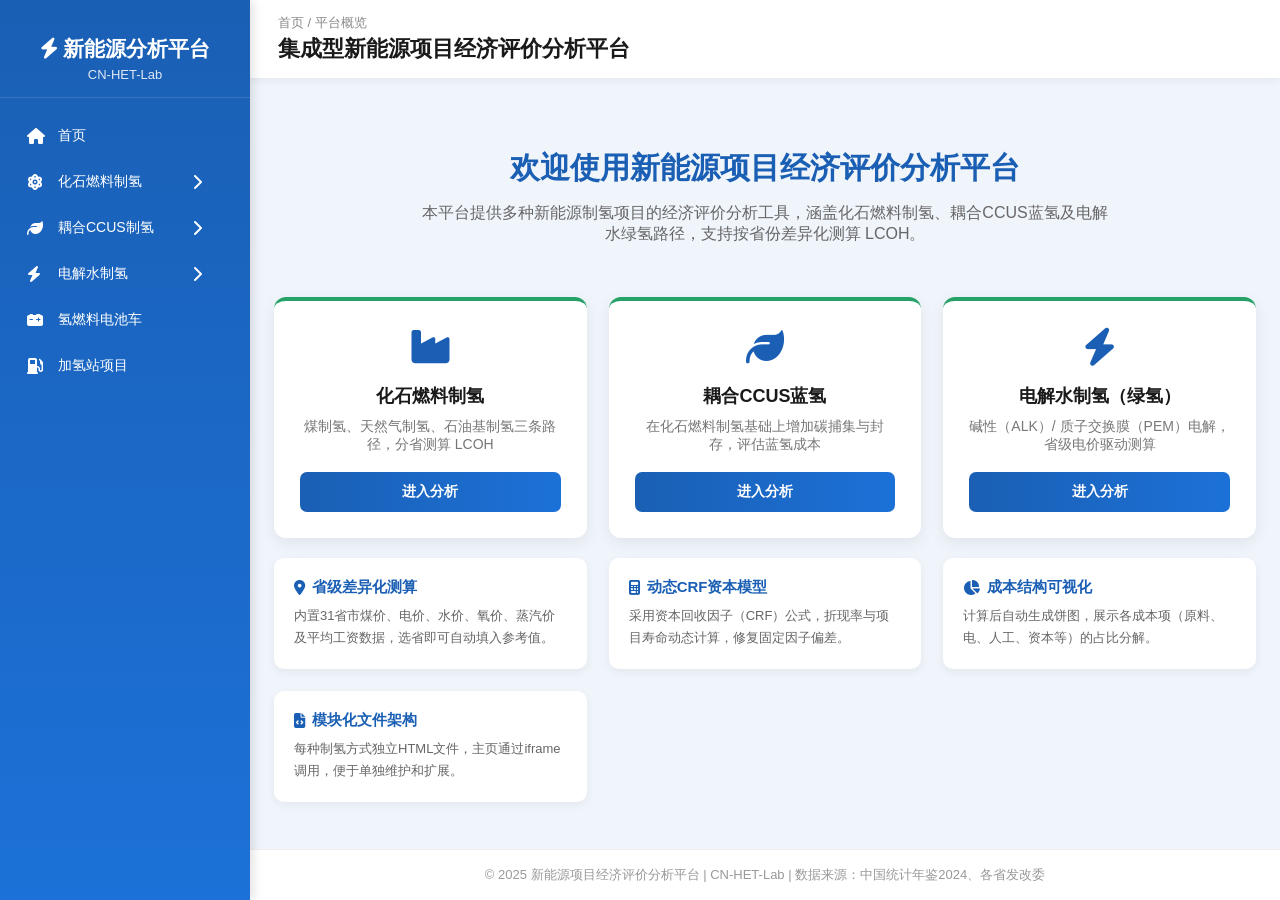
==== commit 85b725fa: "Update index.html" ====
--- a/index.html
+++ b/index.html
@@ -100,9 +100,14 @@
         <li><a href="#" onclick="loadCalc('calc_gas_ccus.html','天然气制氢+CCUS成本','耦合CCUS制氢',this);return false;">天然气制氢+CCUS</a></li>
       </ul>
     </li>
-    <li>
-      <a href="#" onclick="loadCalc('calc_electrolysis.html','电解水制氢成本','绿氢',this);return false;">
-        <i class="fas fa-bolt"></i>电解水制氢</a>
+    <li id="nav-electrolysis">
+      <a href="#" onclick="toggleSub('sub-electrolysis',this);return false;">
+        <i class="fas fa-bolt"></i>电解水制氢<i class="fas fa-chevron-right chevron"></i>
+      </a>
+      <ul class="sub" id="sub-electrolysis">
+        <li><a href="#" onclick="loadCalc('calc_alk.html','碱性电解水制氢（ALK）','电解水制氢',this);return false;">碱性电解水（ALK）</a></li>
+        <li><a href="#" onclick="loadCalc('calc_pem.html','质子交换膜制氢（PEM）','电解水制氢',this);return false;">质子交换膜（PEM）</a></li>
+      </ul>
     </li>
     <li>
       <a href="#" onclick="showPlaceholder('氢燃料电池车项目');return false;"><i class="fas fa-car-battery"></i>氢燃料电池车</a>
@@ -141,7 +146,7 @@
           <p>在化石燃料制氢基础上增加碳捕集与封存，评估蓝氢成本</p>
           <button class="btn-enter">进入分析</button>
         </div>
-        <div class="project-card" onclick="loadCalcFromCard('calc_electrolysis.html','电解水制氢成本','绿氢')">
+        <div class="project-card" onclick="expandAndLoad('sub-electrolysis','nav-electrolysis','calc_alk.html','碱性电解水制氢（ALK）','电解水制氢')">
           <div class="icon"><i class="fas fa-bolt"></i></div>
           <h3>电解水制氢（绿氢）</h3>
           <p>碱性（ALK）/ 质子交换膜（PEM）电解，省级电价驱动测算</p>
